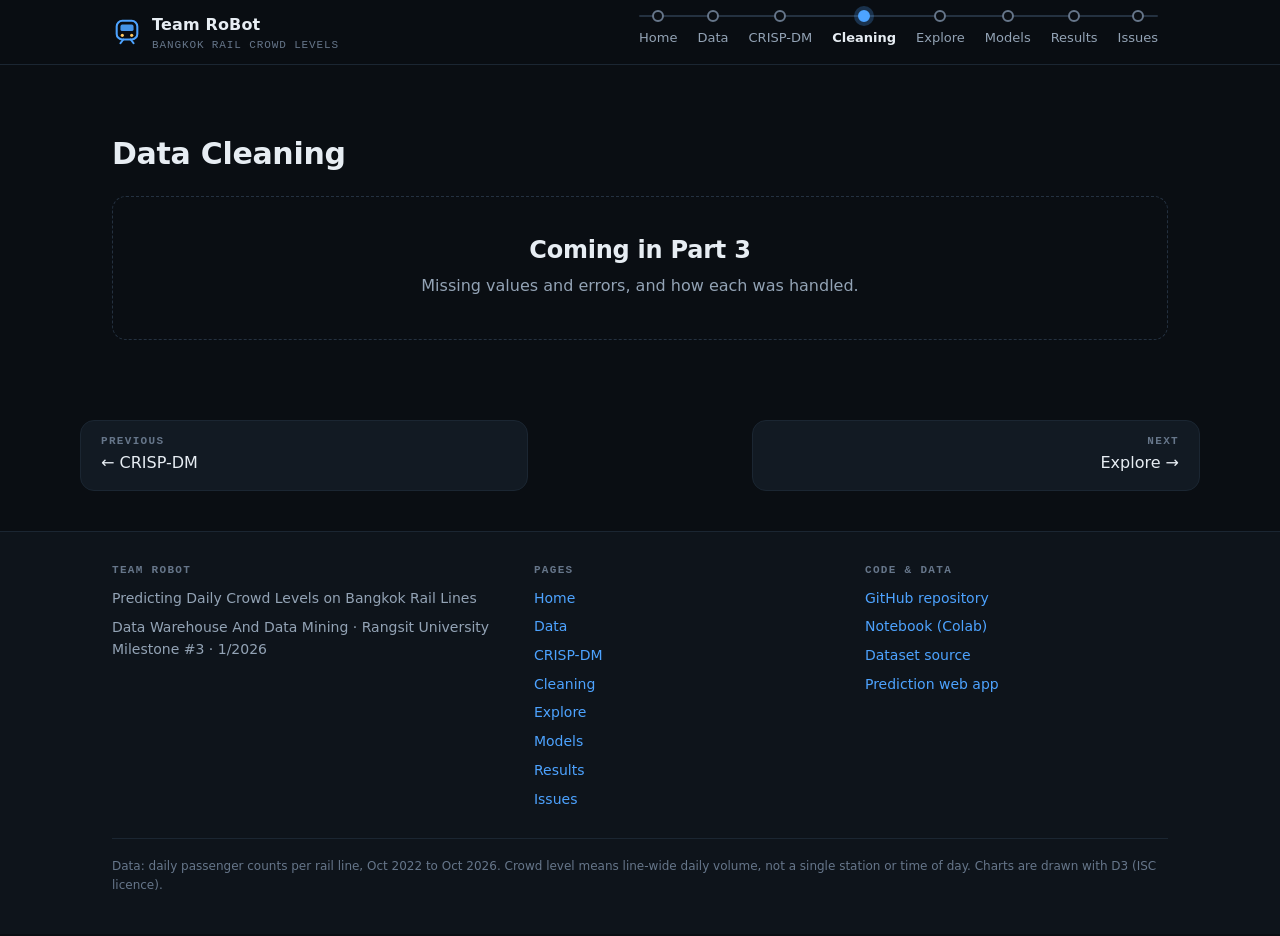
==== cleaning.html @ c1cdb052 "initial push" ====
<!doctype html>
<html lang="en">
<head>
<meta charset="utf-8">
<meta name="viewport" content="width=device-width, initial-scale=1">
<title>Data Cleaning · Team RoBot</title>
<meta name="description" content="Missing values and errors, and how each was handled.">
<meta name="theme-color" content="#0a0e13">
<link rel="icon" href="assets/img/favicon.svg" type="image/svg+xml">
<link rel="stylesheet" href="assets/css/style.css">
</head>
<body data-page="cleaning">
<a class="skip" href="#main">Skip to content</a>
<header id="site-header"></header>
<main id="main">
<section class="section"><div class="wrap">
  <div class="section-head"><h2>Data Cleaning</h2></div>
  <div class="stub"><h2>Coming in Part 3</h2><p>Missing values and errors, and how each was handled.</p></div>
</div></section>
</main>
<footer id="site-footer"></footer>
<script src="assets/js/config.js"></script>
<script src="data/site-data.js"></script>
<script src="assets/vendor/d3.min.js"></script>
<script src="assets/js/charts.js"></script>
<script src="assets/js/charts-more.js"></script>
<script src="assets/js/common.js"></script>
</body>
</html>
---- assets/css/style.css ----
/* ==========================================================================
   Team RoBot · Bangkok Rail Crowd Levels
   Design system: dark, minimal, train / departure-board theme
   ========================================================================== */

:root {
  color-scheme: dark;

  /* surfaces */
  --bg: #0a0e13;
  --bg-2: #0e141b;
  --surface: #121a23;
  --surface-2: #18222e;
  --border: #243140;
  --border-soft: #1b2632;

  /* text */
  --text: #e7edf3;
  --muted: #93a3b5;
  --faint: #66768a;

  /* accents */
  --accent: #4da3ff;          /* signal blue: links, focus, active station */
  --board: #ffc861;           /* departure-board amber: big numbers */
  --placeholder: #ffb547;

  /* crowd levels (always used with a text label too) */
  --low: #3ecf8e;
  --medium: #f5b942;
  --high: #ff6b6b;

  /* one colour per rail line */
  --l-bts-green: #3ddc84;
  --l-bts-gold: #c9a24a;
  --l-mrt-blue: #3d8bff;
  --l-mrt-purple: #b07cff;
  --l-mrt-yellow: #ffd23f;
  --l-mrt-pink: #ff6fb1;
  --l-arl: #ff8a3d;
  --l-srt: #8aa0b8;
  --l-red: #ff4d5e;

  --radius: 14px;
  --radius-sm: 8px;
  --maxw: 1120px;
  --gutter: clamp(16px, 4vw, 32px);

  --font: ui-sans-serif, system-ui, -apple-system, "Segoe UI", Roboto, "Helvetica Neue", Arial, sans-serif;
  --mono: ui-monospace, "SF Mono", "Cascadia Code", "JetBrains Mono", Menlo, Consolas, monospace;
}

*, *::before, *::after { box-sizing: border-box; }
html { scroll-behavior: smooth; -webkit-text-size-adjust: 100%; }
body {
  margin: 0;
  background: var(--bg);
  color: var(--text);
  font: 16px/1.55 var(--font);
  -webkit-font-smoothing: antialiased;
  min-height: 100vh;
  display: flex;
  flex-direction: column;
}
main { flex: 1; }
h1, h2, h3, h4 { line-height: 1.15; margin: 0; letter-spacing: -0.01em; }
p { margin: 0; }
a { color: var(--accent); text-decoration: none; }
a:hover { text-decoration: underline; text-underline-offset: 3px; }
:focus-visible { outline: 2px solid var(--accent); outline-offset: 3px; border-radius: 4px; }
img, svg { max-width: 100%; }

.skip {
  position: absolute; left: -999px; top: 8px; z-index: 100;
  background: var(--accent); color: #001428; padding: 8px 14px; border-radius: 6px; font-weight: 600;
}
.skip:focus { left: 8px; }
.sr-only {
  position: absolute !important; width: 1px; height: 1px; overflow: hidden;
  clip: rect(0 0 0 0); white-space: nowrap;
}
.wrap { width: 100%; max-width: var(--maxw); margin: 0 auto; padding: 0 var(--gutter); }
.mono { font-family: var(--mono); }

/* Placeholders for personal info: easy to spot, easy to replace in config.js */
.ph {
  color: var(--placeholder);
  border-bottom: 1px dashed var(--placeholder);
  white-space: nowrap;
}

/* ---------- Header / metro-style navigation ---------- */
.site-header {
  position: sticky; top: 0; z-index: 50;
  background: color-mix(in srgb, var(--bg) 82%, transparent);
  backdrop-filter: blur(12px);
  -webkit-backdrop-filter: blur(12px);
  border-bottom: 1px solid var(--border-soft);
}
.nav { display: flex; align-items: center; justify-content: space-between; gap: 16px; min-height: 64px; }
.brand { display: flex; align-items: center; gap: 10px; color: var(--text); font-weight: 650; letter-spacing: 0.01em; }
.brand:hover { text-decoration: none; }
.brand svg { width: 30px; height: 30px; flex: none; }
.brand small { display: block; font: 500 11px/1 var(--mono); color: var(--faint); letter-spacing: 0.08em; text-transform: uppercase; margin-top: 3px; }

.nav-list { display: flex; list-style: none; margin: 0; padding: 0; position: relative; }
.nav-list::before {            /* the track the stations sit on */
  content: ""; position: absolute; left: 10px; right: 10px; top: 9px; height: 2px;
  background: var(--border); border-radius: 2px;
}
.nav-list a {
  position: relative; display: block; padding: 22px 10px 10px; text-align: center;
  font-size: 13px; color: var(--muted); white-space: nowrap;
}
.nav-list a::before {          /* the station dot */
  content: ""; position: absolute; left: 50%; top: 4px; width: 12px; height: 12px;
  margin-left: -6px; border-radius: 50%;
  background: var(--bg); border: 2px solid var(--faint);
  transition: border-color .2s, background .2s, box-shadow .2s;
}
.nav-list a:hover { color: var(--text); text-decoration: none; }
.nav-list a:hover::before { border-color: var(--accent); }
.nav-list a[aria-current="page"] { color: var(--text); font-weight: 600; }
.nav-list a[aria-current="page"]::before {
  background: var(--accent); border-color: var(--accent);
  box-shadow: 0 0 0 4px color-mix(in srgb, var(--accent) 25%, transparent);
}
.nav-toggle {
  display: none; background: none; border: 1px solid var(--border); color: var(--text);
  border-radius: var(--radius-sm); padding: 8px 12px; font: 600 13px var(--font); cursor: pointer;
}

@media (max-width: 960px) {
  .nav-toggle { display: inline-flex; align-items: center; gap: 8px; }
  .nav-list {
    display: none; position: absolute; left: 0; right: 0; top: 64px; flex-direction: column;
    background: var(--bg-2); border-bottom: 1px solid var(--border); padding: 8px var(--gutter) 16px;
  }
  .nav-list::before { left: calc(var(--gutter) + 11px); right: auto; top: 14px; bottom: 22px; width: 2px; height: auto; }
  .nav-list.open { display: flex; }
  .nav-list a { text-align: left; padding: 10px 10px 10px 34px; font-size: 15px; }
  .nav-list a::before { left: 6px; top: 50%; margin: -6px 0 0 0; }
}

/* ---------- Hero ---------- */
.hero { position: relative; overflow: hidden; padding: clamp(56px, 11vw, 112px) 0 clamp(96px, 14vw, 150px); }
.hero::after {                  /* soft glow */
  content: ""; position: absolute; inset: -20% -10% auto auto; width: 60%; height: 120%;
  background: radial-gradient(closest-side, color-mix(in srgb, var(--accent) 14%, transparent), transparent);
  pointer-events: none;
}
.hero .wrap { position: relative; z-index: 1; }
.kicker {
  display: inline-flex; align-items: center; gap: 10px; font: 600 12px var(--mono);
  letter-spacing: 0.12em; text-transform: uppercase; color: var(--muted);
}
.kicker::before { content: ""; width: 28px; height: 3px; border-radius: 2px; background: var(--accent); }
.hero h1 { font-size: clamp(34px, 6.2vw, 64px); font-weight: 760; margin: 18px 0 16px; max-width: 14ch; }
.hero h1 em { font-style: normal; color: var(--board); }
.lede { font-size: clamp(16px, 2vw, 19px); color: var(--muted); max-width: 52ch; }
.chips { display: flex; flex-wrap: wrap; gap: 8px; margin-top: 24px; }
.chip {
  font: 500 12px var(--mono); color: var(--muted); border: 1px solid var(--border);
  border-radius: 999px; padding: 5px 12px; background: color-mix(in srgb, var(--surface) 70%, transparent);
}
.cta { display: flex; flex-wrap: wrap; gap: 12px; margin-top: 32px; }
.btn {
  display: inline-flex; align-items: center; gap: 8px; font: 600 14px var(--font);
  padding: 11px 20px; border-radius: 10px; border: 1px solid var(--border);
  color: var(--text); background: var(--surface); transition: border-color .2s, transform .2s;
}
.btn:hover { text-decoration: none; border-color: var(--accent); transform: translateY(-1px); }
.btn.primary { background: var(--accent); border-color: var(--accent); color: #001428; }
.btn.primary:hover { background: color-mix(in srgb, var(--accent) 88%, white); }

.track { position: absolute; left: 0; right: 0; bottom: 0; height: 72px; pointer-events: none; }
.track svg { width: 100%; height: 100%; display: block; }
.train { position: absolute; bottom: 20px; left: 0; width: 190px; animation: drive 26s linear infinite; }
@keyframes drive { from { transform: translateX(-220px); } to { transform: translateX(calc(100vw + 40px)); } }

/* ---------- Sections ---------- */
.section { padding: clamp(40px, 7vw, 72px) 0; }
.section + .section { border-top: 1px solid var(--border-soft); }
.section-head { display: flex; align-items: baseline; justify-content: space-between; gap: 16px; flex-wrap: wrap; margin-bottom: 24px; }
.section-head h2 { font-size: clamp(22px, 3vw, 30px); }
.section-head p { color: var(--muted); font-size: 14px; }
.eyebrow { font: 600 11px var(--mono); letter-spacing: .14em; text-transform: uppercase; color: var(--faint); margin-bottom: 8px; }

/* ---------- Departure-board stat tiles ---------- */
.board { display: grid; grid-template-columns: repeat(4, 1fr); gap: 1px; background: var(--border); border: 1px solid var(--border); border-radius: var(--radius); overflow: hidden; }
.tile { background: var(--surface); padding: 22px 22px 20px; }
.tile .label { font: 600 11px var(--mono); letter-spacing: .12em; text-transform: uppercase; color: var(--faint); }
.tile .num { font: 700 clamp(28px, 4vw, 40px)/1.1 var(--mono); color: var(--board); margin: 10px 0 8px; font-variant-numeric: tabular-nums; }
.tile .sub { font-size: 13px; color: var(--muted); }
.tile .sub b { color: var(--text); font-weight: 600; font-family: var(--mono); }
@media (max-width: 860px) { .board { grid-template-columns: repeat(2, 1fr); } }
@media (max-width: 420px)  { .tile { padding: 16px; } }

/* ---------- Line cards ---------- */
.cards { display: grid; grid-template-columns: repeat(3, 1fr); gap: 14px; }
.card {
  position: relative; background: var(--surface); border: 1px solid var(--border-soft);
  border-radius: var(--radius); padding: 16px 18px 12px; overflow: hidden;
}
.card::before { content: ""; position: absolute; left: 0; top: 0; bottom: 0; width: 4px; background: var(--c, var(--accent)); }
.card .name { display: flex; align-items: center; gap: 8px; font-weight: 650; font-size: 15px; }
.card .name i { width: 10px; height: 10px; border-radius: 50%; background: var(--c); flex: none; }
.card .big { font: 700 24px/1.2 var(--mono); margin-top: 8px; font-variant-numeric: tabular-nums; }
.card .cap { font-size: 12px; color: var(--muted); }
.card .spark { margin-top: 6px; height: 56px; position: relative; }
.card .levels { display: flex; gap: 10px; flex-wrap: wrap; margin-top: 8px; font: 500 11px var(--mono); color: var(--muted); }
.card .levels b { font-weight: 600; }
.lv-low { color: var(--low); } .lv-medium { color: var(--medium); } .lv-high { color: var(--high); }
@media (max-width: 900px) { .cards { grid-template-columns: repeat(2, 1fr); } }
@media (max-width: 560px) { .cards { grid-template-columns: 1fr; } }

/* ---------- CRISP-DM route map ---------- */
.route { list-style: none; margin: 0; padding: 0; display: grid; grid-template-columns: repeat(6, 1fr); position: relative; }
.route::before {
  content: ""; position: absolute; left: calc(100% / 12); right: calc(100% / 12); top: 15px; height: 4px; border-radius: 2px;
  background: linear-gradient(90deg, var(--l-bts-green), var(--l-mrt-blue), var(--l-mrt-purple), var(--l-mrt-pink), var(--l-arl), var(--l-mrt-yellow));
  opacity: .85;
}
.route li { position: relative; text-align: center; padding: 0 6px; }
.route a { display: block; color: var(--text); }
.route a:hover { text-decoration: none; }
.route .stop {
  display: block; width: 34px; height: 34px; margin: 0 auto 14px; border-radius: 50%;
  background: var(--bg); border: 4px solid var(--c); position: relative; z-index: 1;
  display: grid; place-items: center; font: 700 12px var(--mono); color: var(--c);
  transition: transform .2s, background .2s;
}
.route a:hover .stop, .route a:focus-visible .stop { transform: scale(1.12); background: color-mix(in srgb, var(--c) 18%, var(--bg)); }
.route .t { display: block; font-weight: 650; font-size: 14px; }
.route .d { display: block; font-size: 12px; color: var(--muted); margin-top: 4px; }
@media (max-width: 760px) {
  .route { grid-template-columns: 1fr; gap: 6px; }
  .route::before { left: 16px; right: auto; top: 16px; bottom: 16px; width: 4px; height: auto; background: linear-gradient(180deg, var(--l-bts-green), var(--l-mrt-blue), var(--l-mrt-purple), var(--l-mrt-pink), var(--l-arl), var(--l-mrt-yellow)); }
  .route li { text-align: left; padding: 0; }
  .route a { display: grid; grid-template-columns: 34px 1fr; column-gap: 16px; align-items: center; padding: 8px 0; }
  .route .stop { margin: 0; grid-row: span 2; }
  .route .d { margin-top: 0; }
}

/* ---------- Team card ---------- */
.team { display: grid; grid-template-columns: 1.1fr 1fr; gap: 14px; }
.panel { background: var(--surface); border: 1px solid var(--border-soft); border-radius: var(--radius); padding: 22px; }
.panel h3 { font-size: 13px; font: 600 11px var(--mono); letter-spacing: .12em; text-transform: uppercase; color: var(--faint); margin-bottom: 14px; }
.team-name { font-size: 26px; font-weight: 740; }
.team-name small { display: inline-block; margin-left: 10px; font: 500 12px var(--mono); color: var(--muted); border: 1px solid var(--border); border-radius: 999px; padding: 3px 10px; vertical-align: middle; }
.kv { display: grid; grid-template-columns: 110px 1fr; gap: 8px 14px; margin: 0; font-size: 14px; }
.kv dt { color: var(--faint); font: 500 12px var(--mono); padding-top: 2px; }
.kv dd { margin: 0; word-break: break-word; }
.member { padding-top: 14px; margin-top: 14px; border-top: 1px solid var(--border-soft); }
@media (max-width: 760px) { .team { grid-template-columns: 1fr; } .kv { grid-template-columns: 96px 1fr; } }

/* ---------- Tooltip (shared by all charts) ---------- */
.rb-tip {
  position: fixed; z-index: 200; pointer-events: none; opacity: 0; transition: opacity .12s;
  background: #05080c; border: 1px solid var(--border); border-radius: 8px; padding: 7px 10px;
  font: 500 12px/1.4 var(--mono); color: var(--text); box-shadow: 0 8px 24px rgba(0,0,0,.45); max-width: 260px;
}
.rb-tip.on { opacity: 1; }
.rb-tip b { color: var(--board); font-weight: 600; }
.rb-tip .m { color: var(--muted); }

/* ---------- Under-construction note (stub pages only) ---------- */
.stub { border: 1px dashed var(--border); border-radius: var(--radius); padding: 40px 28px; text-align: center; color: var(--muted); }
.stub h2 { color: var(--text); margin-bottom: 10px; }

/* ---------- Footer ---------- */
.site-footer { border-top: 1px solid var(--border-soft); background: var(--bg-2); padding: 32px 0 40px; margin-top: 40px; }
.foot { display: grid; grid-template-columns: 1.3fr 1fr 1fr; gap: 28px; font-size: 14px; color: var(--muted); }
.foot h4 { font: 600 11px var(--mono); letter-spacing: .12em; text-transform: uppercase; color: var(--faint); margin-bottom: 12px; }
.foot ul { list-style: none; margin: 0; padding: 0; display: grid; gap: 7px; }
.foot .fine { grid-column: 1 / -1; border-top: 1px solid var(--border-soft); padding-top: 18px; font-size: 12px; color: var(--faint); }
@media (max-width: 760px) { .foot { grid-template-columns: 1fr; gap: 22px; } }

@media (prefers-reduced-motion: reduce) {
  html { scroll-behavior: auto; }
  .train { animation: none; left: 62%; }
  * { transition: none !important; }
}

/* ==========================================================================
   Part 2 additions: inner-page hero, chart cards, controls, tables, cycle
   ========================================================================== */
.page-hero { padding: clamp(40px, 7vw, 76px) 0 8px; position: relative; }
.page-hero h1 { font-size: clamp(30px, 5vw, 50px); font-weight: 760; margin: 14px 0 12px; }
.page-hero .lede { max-width: 60ch; }

.grid-2 { display: grid; grid-template-columns: 1fr 1fr; gap: 14px; }
.grid-3 { display: grid; grid-template-columns: repeat(3, 1fr); gap: 14px; }
@media (max-width: 860px) { .grid-2, .grid-3 { grid-template-columns: 1fr; } }

.question { font-size: clamp(22px, 3.4vw, 34px); font-weight: 700; line-height: 1.25; letter-spacing: -0.01em; max-width: 30ch; }
.question em { font-style: normal; color: var(--board); }
.facts { display: grid; grid-template-columns: repeat(3, 1fr); gap: 1px; background: var(--border); border: 1px solid var(--border); border-radius: var(--radius); overflow: hidden; margin-top: 28px; }
.fact { background: var(--surface); padding: 16px 20px; }
.fact .k { font: 600 11px var(--mono); letter-spacing: .12em; text-transform: uppercase; color: var(--faint); }
.fact .v { margin-top: 8px; font-size: 15px; }
.fact .v b { font-weight: 600; }
@media (max-width: 760px) { .facts { grid-template-columns: 1fr; } }

.chart-card { background: var(--surface); border: 1px solid var(--border-soft); border-radius: var(--radius); padding: 20px 22px 18px; }
.chart-card + .chart-card { margin-top: 14px; }
.chart-head { display: flex; justify-content: space-between; align-items: flex-start; gap: 14px; flex-wrap: wrap; margin-bottom: 14px; }
.chart-head h3 { font-size: 17px; font-weight: 650; letter-spacing: 0; }
.chart-head p { font-size: 13px; color: var(--muted); margin-top: 3px; max-width: 62ch; }
.chart { position: relative; width: 100%; }
.chart svg { display: block; overflow: visible; }
.legend { display: flex; flex-wrap: wrap; gap: 8px 18px; font: 500 12px var(--mono); color: var(--muted); margin-bottom: 8px; }
.legend span { display: inline-flex; align-items: center; gap: 7px; }
.legend i { width: 14px; height: 10px; border-radius: 3px; display: inline-block; background: var(--c); }
.legend i.line { width: 2px; height: 14px; border-radius: 0; }
.legend i.hatch { background: repeating-linear-gradient(135deg, var(--c) 0 2px, transparent 2px 5px); border: 1px solid var(--c); }
.axis path, .axis line { stroke: var(--border); }
.axis text { fill: var(--faint); font-size: 11px; }

.seg { display: flex; flex-wrap: wrap; gap: 6px; }
.seg button {
  font: 500 12px var(--mono); color: var(--muted); background: transparent; cursor: pointer;
  border: 1px solid var(--border); border-radius: 999px; padding: 6px 12px; display: inline-flex; align-items: center; gap: 7px;
  transition: border-color .15s, background .15s, color .15s;
}
.seg button i { width: 8px; height: 8px; border-radius: 50%; background: var(--c, var(--accent)); display: inline-block; }
.seg button:hover { color: var(--text); border-color: var(--faint); }
.seg button[aria-pressed="true"] { color: var(--text); border-color: var(--c, var(--accent)); background: color-mix(in srgb, var(--c, var(--accent)) 16%, transparent); }

.share-row { display: grid; grid-template-columns: repeat(3, 1fr); gap: 10px; margin-top: 14px; }
.share { border: 1px solid var(--border-soft); border-radius: var(--radius-sm); padding: 10px 14px; background: var(--bg-2); }
.share .k { font: 600 11px var(--mono); letter-spacing: .1em; text-transform: uppercase; }
.share .v { font: 700 20px var(--mono); margin-top: 4px; }
.share .s { font-size: 12px; color: var(--muted); }
@media (max-width: 560px) { .share-row { grid-template-columns: 1fr; } }

.scroll-x { overflow-x: auto; }
.table { width: 100%; border-collapse: collapse; font-size: 14px; min-width: 520px; }
.table th { text-align: left; font: 600 11px var(--mono); letter-spacing: .1em; text-transform: uppercase; color: var(--faint); padding: 0 14px 10px 0; }
.table td { padding: 10px 14px 10px 0; border-top: 1px solid var(--border-soft); vertical-align: top; }
.table code, .code { font: 500 13px var(--mono); color: var(--board); }

.callout { border-left: 3px solid var(--accent); background: color-mix(in srgb, var(--accent) 8%, transparent); padding: 14px 18px; border-radius: 0 10px 10px 0; color: var(--muted); font-size: 14px; }
.callout b { color: var(--text); font-weight: 600; }

/* CRISP-DM cycle */
.cycle-wrap { display: grid; grid-template-columns: 1.05fr 1fr; gap: 28px; align-items: start; }
.cycle svg { width: 100%; height: auto; display: block; overflow: visible; }
.cycle .node { cursor: pointer; outline: none; }
.cycle .node circle.ring { fill: var(--bg); stroke: var(--c); stroke-width: 4; transition: fill .2s, transform .2s; transform-box: fill-box; transform-origin: center; }
.cycle .node:hover circle.ring, .cycle .node:focus-visible circle.ring, .cycle .node.on circle.ring { fill: color-mix(in srgb, var(--c) 22%, var(--bg)); }
.cycle .node:hover circle.ring { transform: scale(1.08); }
.cycle .node:focus-visible circle.ring { stroke-width: 6; }
.cycle .node text.n { fill: var(--c); font: 700 15px var(--mono); text-anchor: middle; dominant-baseline: central; pointer-events: none; }
.cycle .node text.lab { fill: var(--muted); font: 600 13px var(--font); }
.cycle .node.on text.lab { fill: var(--text); }
.cycle .arc { fill: var(--faint); opacity: .6; }
.cycle .core text { fill: var(--muted); font: 600 12px var(--mono); letter-spacing: .12em; text-anchor: middle; }
@media (max-width: 700px) { .cycle .node text.lab { display: none; } }

.phases { margin: 0 0 14px; }
.phases button { padding: 6px 11px; }
.phases button b { font-weight: 700; color: var(--c); }
.detail { background: var(--surface); border: 1px solid var(--border-soft); border-top: 3px solid var(--c, var(--accent)); border-radius: var(--radius); padding: 22px; min-height: 360px; }
.detail h3 { font-size: 22px; }
.detail .is { color: var(--muted); margin-top: 4px; font-size: 14px; }
.detail .fig { font: 700 clamp(22px, 3vw, 30px)/1.15 var(--mono); color: var(--board); margin: 18px 0 4px; }
.detail .figcap { font: 600 11px var(--mono); letter-spacing: .1em; text-transform: uppercase; color: var(--faint); }
.detail dl { margin: 18px 0 0; display: grid; gap: 12px; font-size: 14px; }
.detail dt { font: 600 11px var(--mono); letter-spacing: .1em; text-transform: uppercase; color: var(--faint); margin-bottom: 3px; }
.detail dd { margin: 0; }
.detail .go { margin-top: 18px; display: inline-flex; }
@media (max-width: 860px) { .cycle-wrap { grid-template-columns: 1fr; } .detail { min-height: 0; } }

.loops { display: grid; gap: 12px; }
.loop { background: var(--surface); border: 1px solid var(--border-soft); border-radius: var(--radius); padding: 16px 20px; display: grid; grid-template-columns: 250px 1fr auto; gap: 8px 22px; align-items: center; }
.loop .path { display: flex; align-items: center; flex-wrap: wrap; gap: 8px; font: 600 12px var(--mono); }
.loop .path span { display: inline-flex; align-items: center; gap: 6px; }
.loop .path i { width: 9px; height: 9px; border-radius: 50%; background: var(--c); display: inline-block; }
.loop .path .arrow { color: var(--faint); }
.loop p { font-size: 14px; color: var(--muted); }
.loop .ev { font: 600 13px var(--mono); color: var(--board); text-align: right; }
@media (max-width: 900px) { .loop { grid-template-columns: 1fr; } .loop .ev { text-align: left; } }

.why { display: grid; grid-template-columns: repeat(3, 1fr); gap: 14px; }
.why .panel h3 { margin-bottom: 8px; }
.why .panel p { font-size: 14px; color: var(--muted); }
.why .panel b { color: var(--text); font-weight: 650; display: block; font-size: 17px; margin-bottom: 6px; }
@media (max-width: 860px) { .why { grid-template-columns: 1fr; } }

/* previous / next page */
.pager { display: flex; justify-content: space-between; gap: 14px; padding: 8px 0 0; }
.pager a { display: block; border: 1px solid var(--border-soft); background: var(--surface); border-radius: var(--radius); padding: 14px 20px; min-width: 40%; color: var(--text); transition: border-color .2s; }
.pager a:hover { text-decoration: none; border-color: var(--accent); }
.pager small { display: block; font: 600 11px var(--mono); letter-spacing: .12em; text-transform: uppercase; color: var(--faint); margin-bottom: 4px; }
.pager .next { text-align: right; margin-left: auto; }
@media (max-width: 560px) { .pager { flex-direction: column; } .pager a { min-width: 0; } .pager .next { text-align: left; } }

/* ==========================================================================
   Part 2 additions: page heads, question card, flow, tables, chart boxes,
   segmented controls, legends, CRISP-DM phases
   ========================================================================== */
.page-head { padding: clamp(40px, 7vw, 72px) 0 8px; }
.page-head h1 { font-size: clamp(30px, 5vw, 48px); font-weight: 760; margin: 14px 0 12px; }
.page-head .lede { max-width: 60ch; }

.qcard {
  border: 1px solid var(--border); border-left: 4px solid var(--accent); border-radius: var(--radius);
  background: linear-gradient(135deg, var(--surface), var(--bg-2)); padding: clamp(20px, 4vw, 34px);
}
.qcard .q { font-size: clamp(20px, 3vw, 30px); font-weight: 650; line-height: 1.3; max-width: 30ch; }
.qcard .q em { font-style: normal; color: var(--board); }
.flow { display: flex; flex-wrap: wrap; align-items: center; gap: 10px; margin-top: 24px; }
.flow .node { font: 600 13px var(--mono); border: 1px solid var(--border); border-radius: 10px; padding: 8px 14px; background: var(--bg); }
.flow .node.out { display: inline-flex; gap: 8px; padding: 6px 8px; }
.flow .arrow { color: var(--faint); font: 700 18px var(--mono); }
.pill { border-radius: 6px; padding: 2px 9px; color: var(--ink, #06121c); font: 700 12px var(--mono); }
.pill.low { background: var(--low); } .pill.medium { background: var(--medium); } .pill.high { background: var(--high); }

.grid-2 { display: grid; grid-template-columns: 1fr 1fr; gap: 14px; }
.grid-2.wide-left { grid-template-columns: 1.25fr 1fr; }
@media (max-width: 860px) { .grid-2, .grid-2.wide-left { grid-template-columns: 1fr; } }
.panel .chart-title { font: 600 11px var(--mono); letter-spacing: .12em; text-transform: uppercase; color: var(--faint); margin-bottom: 4px; }
.panel .chart-sub { font-size: 13px; color: var(--muted); margin-bottom: 14px; }
.chart { position: relative; width: 100%; min-height: 40px; }
.caption { font-size: 12.5px; color: var(--muted); margin-top: 12px; }
.caption b { color: var(--text); font-weight: 600; }

.legend { display: flex; flex-wrap: wrap; gap: 6px 16px; font: 500 12px var(--mono); color: var(--muted); margin-top: 10px; }
.legend i { display: inline-block; width: 10px; height: 10px; border-radius: 3px; margin-right: 6px; vertical-align: -1px; }

.seg { display: flex; flex-wrap: wrap; gap: 6px; margin-bottom: 14px; }
.seg button {
  display: inline-flex; align-items: center; gap: 7px; font: 500 12.5px var(--font); color: var(--muted);
  background: var(--bg-2); border: 1px solid var(--border); border-radius: 999px; padding: 6px 12px; cursor: pointer;
  transition: border-color .15s, color .15s, background .15s;
}
.seg button i { width: 9px; height: 9px; border-radius: 50%; background: var(--c); }
.seg button:hover { color: var(--text); border-color: var(--faint); }
.seg button[aria-pressed="true"] { color: var(--text); border-color: var(--c); background: color-mix(in srgb, var(--c) 16%, var(--bg-2)); }
.readout { display: flex; flex-wrap: wrap; gap: 6px 22px; font: 500 12.5px var(--mono); color: var(--muted); margin-top: 12px; }
.readout b { color: var(--text); font-weight: 600; }

.callout {
  display: flex; gap: 14px; align-items: flex-start; border: 1px solid var(--border-soft); border-radius: var(--radius);
  background: var(--bg-2); padding: 16px 18px; font-size: 14px; color: var(--muted);
}
.callout::before { content: "i"; flex: none; width: 22px; height: 22px; border-radius: 50%; display: grid; place-items: center; background: var(--accent); color: #001428; font: 700 13px var(--mono); }
.callout b { color: var(--text); }

.table-wrap { overflow-x: auto; border: 1px solid var(--border-soft); border-radius: var(--radius); }
table.dict { width: 100%; border-collapse: collapse; font-size: 14px; min-width: 560px; }
.dict th { text-align: left; font: 600 11px var(--mono); letter-spacing: .1em; text-transform: uppercase; color: var(--faint); padding: 12px 16px; background: var(--bg-2); border-bottom: 1px solid var(--border); }
.dict td { padding: 11px 16px; border-bottom: 1px solid var(--border-soft); vertical-align: top; color: var(--muted); }
.dict tr:last-child td { border-bottom: 0; }
.dict td:first-child { color: var(--text); font-family: var(--mono); font-size: 13px; white-space: nowrap; }
.dict code { font: 12.5px var(--mono); color: var(--board); }

.board.three { grid-template-columns: repeat(4, 1fr); }
.board.small .tile { padding: 16px 18px; }
.board.small .num { font-size: clamp(22px, 3vw, 30px); }

/* ---------- CRISP-DM phases (vertical metro line) ---------- */
.phases { list-style: none; margin: 0; padding: 0; }
.phase { position: relative; display: grid; grid-template-columns: 48px 1fr; column-gap: 20px; padding-bottom: 26px; scroll-margin-top: 84px; }
.phase:not(:last-child)::before { content: ""; position: absolute; left: 22px; top: 48px; bottom: 0; width: 4px; border-radius: 2px; background: linear-gradient(180deg, var(--c), var(--cn, var(--c))); opacity: .85; }
.phase .badge { width: 48px; height: 48px; border-radius: 50%; border: 4px solid var(--c); background: var(--bg); display: grid; place-items: center; font: 700 16px var(--mono); color: var(--c); z-index: 1; }
.phase-card { background: var(--surface); border: 1px solid var(--border-soft); border-radius: var(--radius); padding: 22px; display: grid; grid-template-columns: 1.05fr 1fr; gap: 24px; }
.phase-card h3 { font-size: 21px; margin-bottom: 14px; }
.phase-card dl { margin: 0; display: grid; gap: 12px; }
.phase-card dt { font: 600 10.5px var(--mono); letter-spacing: .12em; text-transform: uppercase; color: var(--faint); margin-bottom: 3px; }
.phase-card dd { margin: 0; font-size: 14.5px; color: var(--muted); }
.phase-card dd b { color: var(--text); font-weight: 600; }
.phase-card .more { display: inline-block; margin-top: 14px; font: 600 13px var(--font); }
.phase-viz { align-self: center; min-width: 0; }
.phase-viz .chart-title { font: 600 10.5px var(--mono); letter-spacing: .12em; text-transform: uppercase; color: var(--faint); margin-bottom: 8px; }
@media (max-width: 860px) { .phase-card { grid-template-columns: 1fr; gap: 18px; padding: 18px; } }
@media (max-width: 480px) { .phase { grid-template-columns: 38px 1fr; column-gap: 12px; } .phase .badge { width: 38px; height: 38px; font-size: 14px; } .phase:not(:last-child)::before { left: 17px; top: 38px; } }

.ladder { display: grid; gap: 8px; }
.ladder .step { display: grid; grid-template-columns: 26px 1fr; gap: 10px; align-items: center; background: var(--bg-2); border: 1px solid var(--border-soft); border-radius: 10px; padding: 9px 12px; }
.ladder .step b { font-size: 13.5px; }
.ladder .step span { display: block; font: 500 11.5px var(--mono); color: var(--muted); }
.ladder .n { width: 26px; height: 26px; border-radius: 50%; display: grid; place-items: center; font: 700 12px var(--mono); background: var(--surface-2); color: var(--accent); }

.iter { display: grid; gap: 12px; }
.iter-item { display: grid; grid-template-columns: auto 1fr; gap: 16px; align-items: start; background: var(--surface); border: 1px solid var(--border-soft); border-radius: var(--radius); padding: 16px 18px; }
.iter-item .path { font: 700 12px var(--mono); color: var(--accent); border: 1px solid var(--border); border-radius: 999px; padding: 4px 11px; white-space: nowrap; }
.iter-item p { font-size: 14.5px; color: var(--muted); } .iter-item p b { color: var(--text); font-weight: 600; }
@media (max-width: 560px) { .iter-item { grid-template-columns: 1fr; gap: 8px; } .iter-item .path { justify-self: start; } }
@media (max-width: 860px) { .board.three { grid-template-columns: repeat(2, 1fr); } }

/* mini evidence chart inside a CRISP-DM phase panel */
.detail .mini { margin-top: 18px; padding-top: 16px; border-top: 1px solid var(--border-soft); }
.detail .mini-title { font: 600 11px var(--mono); letter-spacing: .1em; text-transform: uppercase; color: var(--faint); margin-bottom: 10px; }
.detail .mini .flow .node { font-size: 12px; padding: 6px 10px; }
.detail .mini .ladder .step b { font-size: 13.5px; }
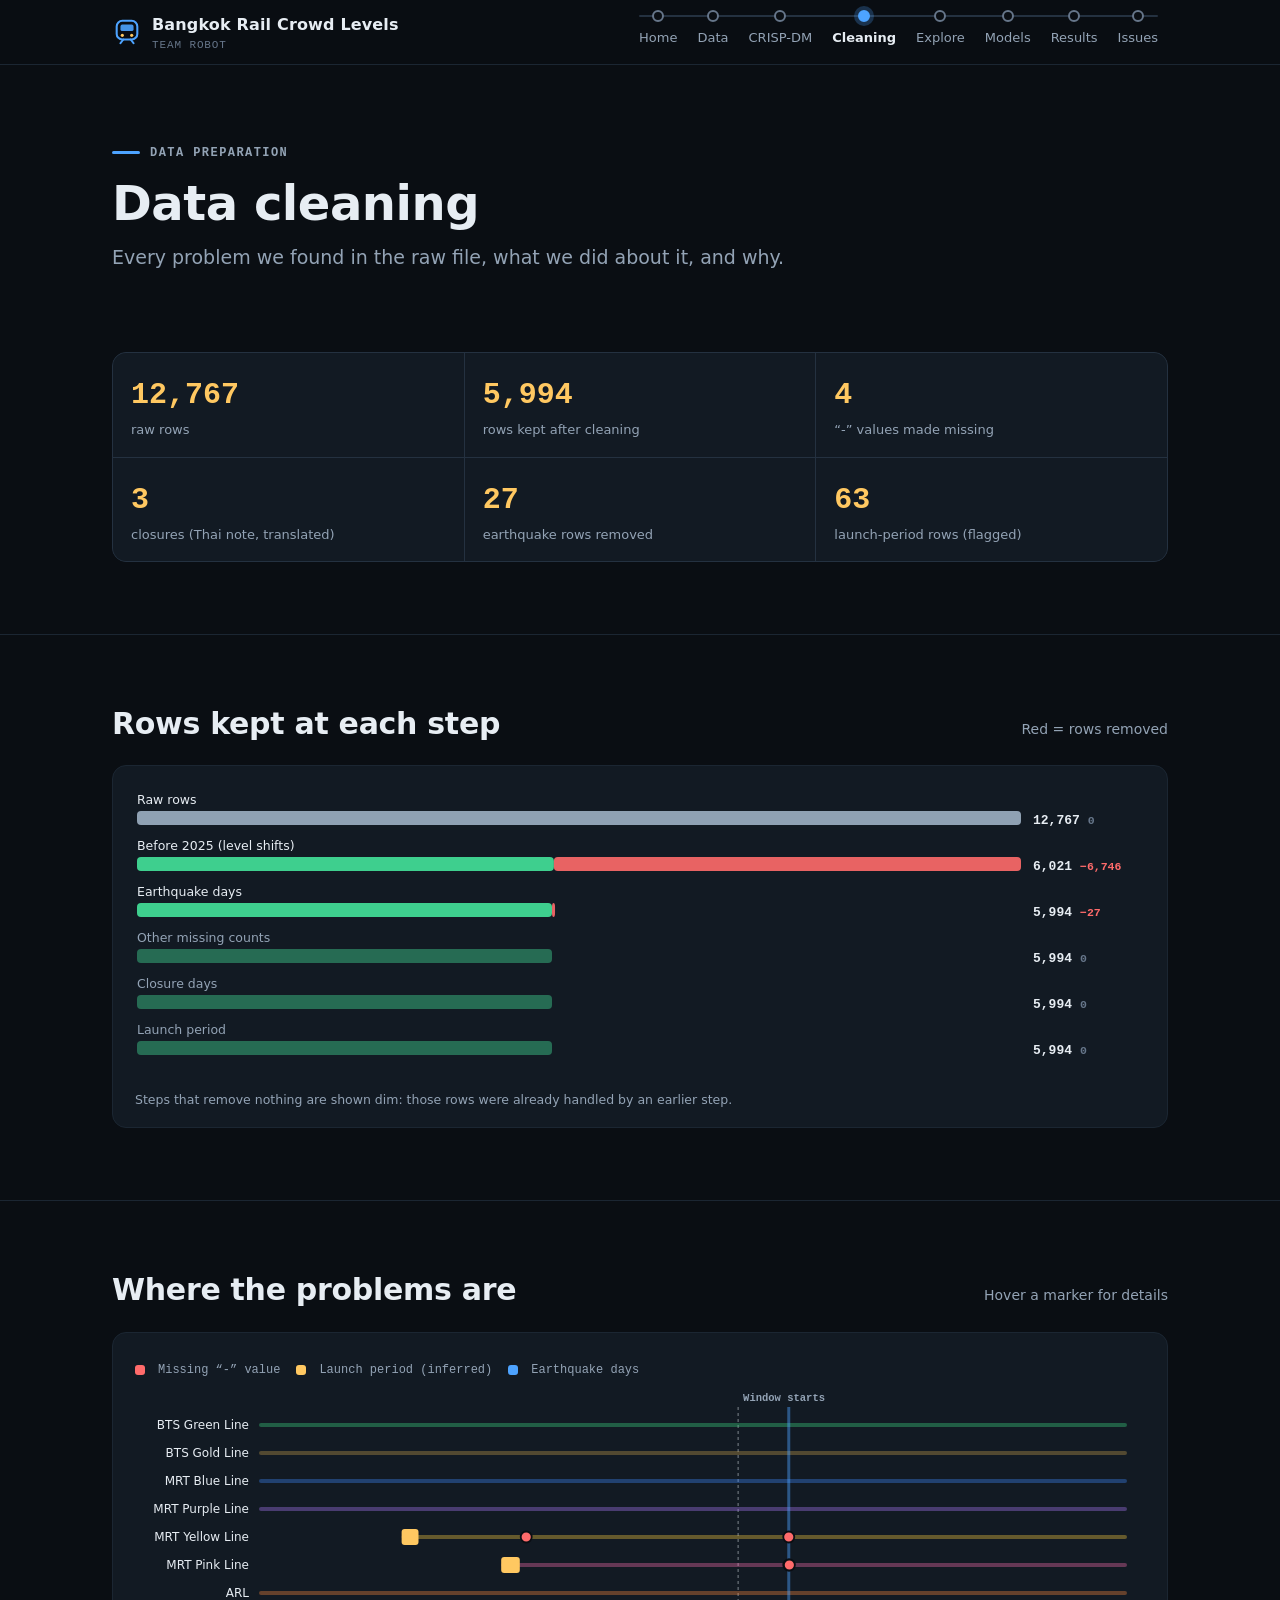
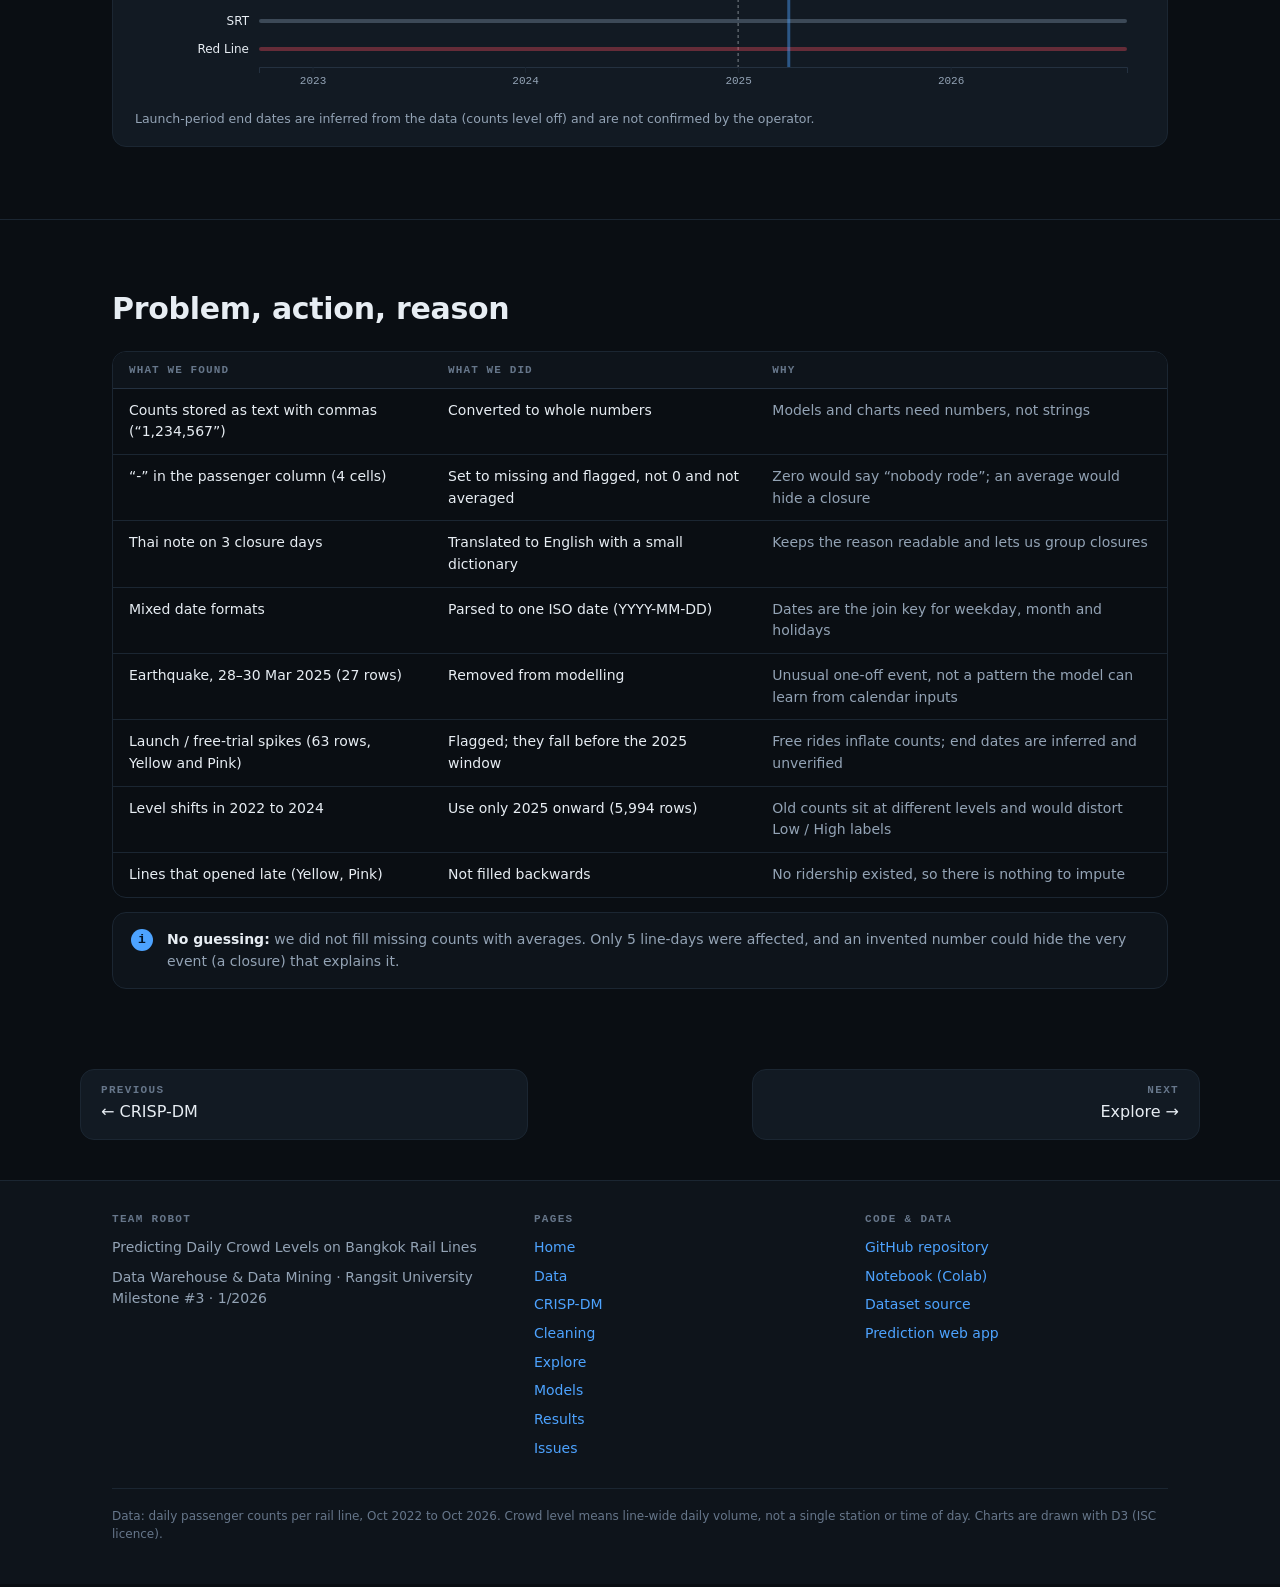
==== commit 33d0b3c8: "Cleaning & Explore Sections Added" ====
--- a/cleaning.html
+++ b/cleaning.html
@@ -13,10 +13,57 @@
 <a class="skip" href="#main">Skip to content</a>
 <header id="site-header"></header>
 <main id="main">
-<section class="section"><div class="wrap">
-  <div class="section-head"><h2>Data Cleaning</h2></div>
-  <div class="stub"><h2>Coming in Part 3</h2><p>Missing values and errors, and how each was handled.</p></div>
-</div></section>
+
+<section class="page-head">
+  <div class="wrap">
+    <span class="kicker">Data preparation</span>
+    <h1>Data cleaning</h1>
+    <p class="lede">Every problem we found in the raw file, what we did about it, and why.</p>
+  </div>
+</section>
+
+<section class="section">
+  <div class="wrap">
+    <div class="board three small" id="facts"></div>
+  </div>
+</section>
+
+<section class="section">
+  <div class="wrap">
+    <div class="section-head"><h2>Rows kept at each step</h2><p>Red = rows removed</p></div>
+    <div class="chart-card">
+      <div id="waterfall"></div>
+      <p class="caption">Steps that remove nothing are shown dim: those rows were already handled by an earlier step.</p>
+    </div>
+  </div>
+</section>
+
+<section class="section">
+  <div class="wrap">
+    <div class="section-head"><h2>Where the problems are</h2><p>Hover a marker for details</p></div>
+    <div class="chart-card">
+      <div class="legend" id="flag-legend"></div>
+      <div id="flagmap"></div>
+      <p class="caption">Launch-period end dates are inferred from the data (counts level off) and are not confirmed by the operator.</p>
+    </div>
+  </div>
+</section>
+
+<section class="section">
+  <div class="wrap">
+    <div class="section-head"><h2>Problem, action, reason</h2></div>
+    <div class="table-wrap">
+      <table class="dict wrap">
+        <thead><tr><th>What we found</th><th>What we did</th><th>Why</th></tr></thead>
+        <tbody id="decisions"></tbody>
+      </table>
+    </div>
+    <div class="callout" style="margin-top:14px">
+      <p><b>No guessing:</b> we did not fill missing counts with averages. Only 5 line-days were affected, and an invented number could hide the very event (a closure) that explains it.</p>
+    </div>
+  </div>
+</section>
+
 </main>
 <footer id="site-footer"></footer>
 <script src="assets/js/config.js"></script>
@@ -24,6 +71,8 @@
 <script src="assets/vendor/d3.min.js"></script>
 <script src="assets/js/charts.js"></script>
 <script src="assets/js/charts-more.js"></script>
+<script src="assets/js/charts-explore.js"></script>
 <script src="assets/js/common.js"></script>
+<script src="assets/js/cleaning.js"></script>
 </body>
 </html>
--- a/assets/css/style.css
+++ b/assets/css/style.css
@@ -494,3 +494,20 @@
 .detail .mini-title { font: 600 11px var(--mono); letter-spacing: .1em; text-transform: uppercase; color: var(--faint); margin-bottom: 10px; }
 .detail .mini .flow .node { font-size: 12px; padding: 6px 10px; }
 .detail .mini .ladder .step b { font-size: 13.5px; }
+
+/* ==========================================================================
+   Part 3 additions: findings, gradient key, wrapped tables, takeaway cards
+   ========================================================================== */
+.finding { font-size: 14px; color: var(--muted); margin: 0 0 14px; max-width: 70ch; }
+.finding b { color: var(--text); font-weight: 650; }
+.grad { height: 8px; border-radius: 4px; margin-top: 14px; }
+.grad-labels { display: flex; justify-content: space-between; font: 500 11px var(--mono); color: var(--faint); margin-top: 5px; }
+table.dict.wrap td:first-child { font-family: var(--font); font-size: 14px; white-space: normal; color: var(--text); min-width: 190px; }
+table.dict.wrap td:nth-child(2) { min-width: 200px; color: var(--text); }
+.takeaways { display: grid; grid-template-columns: repeat(3, 1fr); gap: 14px; }
+.takeaways .panel b { display: block; color: var(--text); font-size: 17px; font-weight: 650; margin-bottom: 6px; }
+.takeaways .panel p { font-size: 14px; color: var(--muted); }
+.takeaways .panel .ev { margin-top: 12px; font: 600 12.5px var(--mono); color: var(--board); }
+@media (max-width: 860px) { .takeaways { grid-template-columns: 1fr; } }
+#facts.board { grid-template-columns: repeat(3, 1fr); }
+@media (max-width: 560px) { #facts.board { grid-template-columns: repeat(2, 1fr); } }
